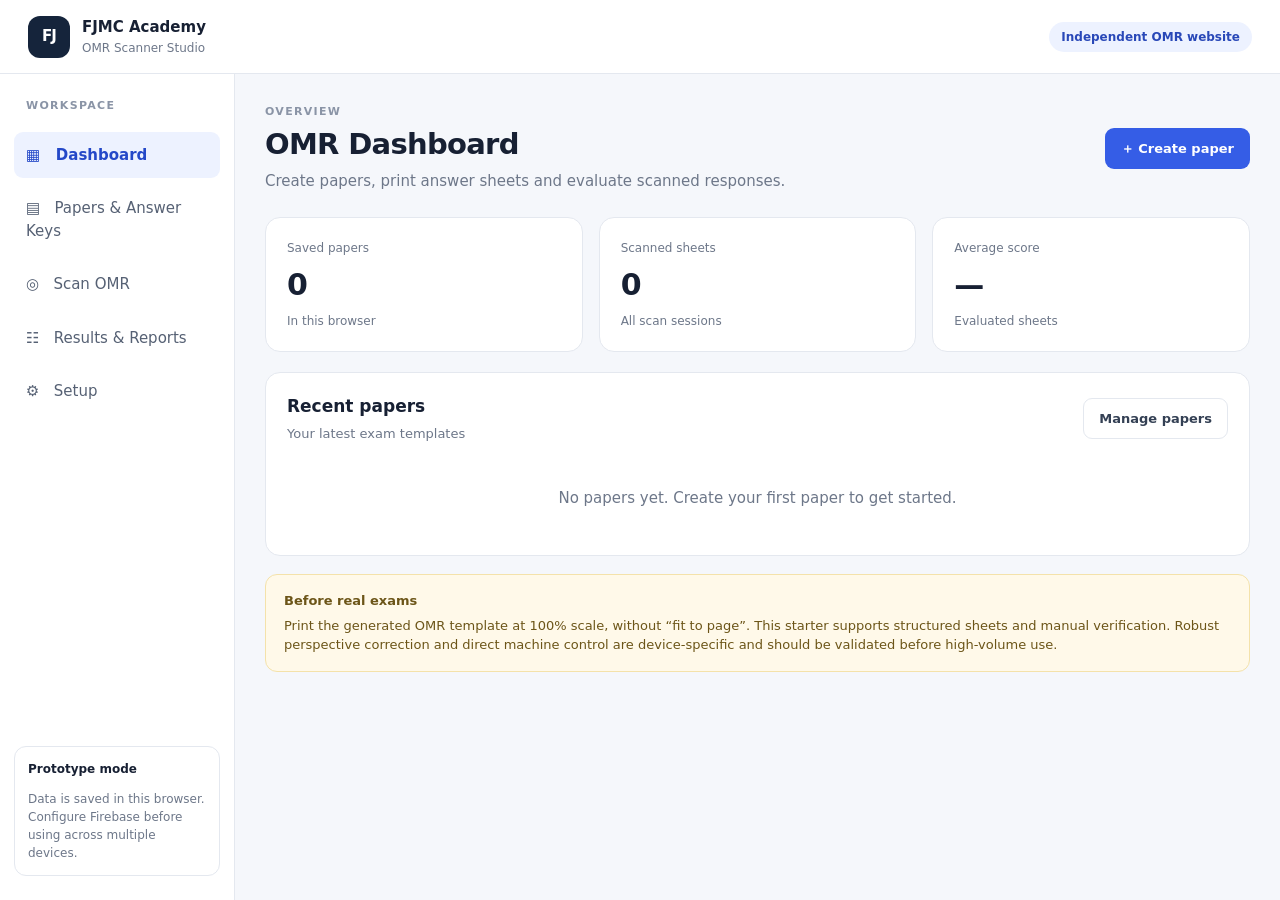
==== index.html @ 32cf9a0c "Add files via upload" ====
<!doctype html>
<html lang="en">
<head>
<meta charset="utf-8"><meta name="viewport" content="width=device-width,initial-scale=1">
<title>FJMC Academy | OMR Scanner</title>
<link rel="stylesheet" href="styles.css">
</head>
<body>
<header class="topbar">
  <div class="brand"><div class="brandmark">FJ</div><div><strong>FJMC Academy</strong><small>OMR Scanner Studio</small></div></div>
  <span class="pill">Independent OMR website</span>
</header>
<div class="shell">
<aside class="sidebar">
  <div class="side-label">WORKSPACE</div>
  <button class="nav active" data-view="dashboard">▦ &nbsp; Dashboard</button>
  <button class="nav" data-view="papers">▤ &nbsp; Papers & Answer Keys</button>
  <button class="nav" data-view="scan">◎ &nbsp; Scan OMR</button>
  <button class="nav" data-view="results">☷ &nbsp; Results & Reports</button>
  <button class="nav" data-view="settings">⚙ &nbsp; Setup</button>
  <div class="side-note"><strong>Prototype mode</strong><p>Data is saved in this browser. Configure Firebase before using across multiple devices.</p></div>
</aside>
<main class="main">
<section class="view active" id="view-dashboard">
  <div class="page-heading"><div><p class="eyebrow">OVERVIEW</p><h1>OMR Dashboard</h1><p class="muted">Create papers, print answer sheets and evaluate scanned responses.</p></div><button class="primary" data-goto="papers">＋ Create paper</button></div>
  <div class="stats"><article class="stat"><span>Saved papers</span><strong id="statPapers">0</strong><small>In this browser</small></article><article class="stat"><span>Scanned sheets</span><strong id="statSheets">0</strong><small>All scan sessions</small></article><article class="stat"><span>Average score</span><strong id="statAverage">—</strong><small>Evaluated sheets</small></article></div>
  <div class="panel"><div class="panel-head"><div><h2>Recent papers</h2><p class="muted">Your latest exam templates</p></div><button class="secondary" data-goto="papers">Manage papers</button></div><div id="recentPapers" class="empty">No papers yet. Create your first paper to get started.</div></div>
  <div class="notice"><strong>Before real exams</strong><p>Print the generated OMR template at 100% scale, without “fit to page”. This starter supports structured sheets and manual verification. Robust perspective correction and direct machine control are device-specific and should be validated before high-volume use.</p></div>
</section>
<section class="view" id="view-papers">
  <div class="page-heading"><div><p class="eyebrow">EXAM SETUP</p><h1>Papers & Answer Keys</h1><p class="muted">Create 25–200 question papers or import a PDF as a reference.</p></div></div>
  <div class="panel">
    <h2>Create a paper</h2>
    <form id="paperForm" class="form-grid">
      <label class="span2">Paper title<input id="paperTitle" required placeholder="e.g. CSIR NET Real Analysis Mock Test"></label>
      <label>Exam / course<input id="paperExam" placeholder="CSIR NET"></label>
      <label>Batch<input id="paperBatch" placeholder="Batch 1"></label>
      <label>Number of questions<select id="questionCount"><option>25</option><option>50</option><option>75</option><option selected>100</option><option>125</option><option>150</option><option>175</option><option>200</option></select></label>
      <label>Marks for correct answer<input id="positiveMarks" type="number" step="0.25" value="2" required></label>
      <label>Negative marks per wrong answer<input id="negativeMarks" type="number" step="0.25" value="0.5" min="0" required></label>
      <label class="span2">Upload question paper / solutions PDF (optional)<input id="paperPdf" type="file" accept="application/pdf"><small class="hint">The PDF is stored locally in this prototype. Text extraction/OCR is not automatically treated as a verified answer key.</small></label>
      <div class="span2"><button class="primary" type="submit">Create paper & set answer key</button></div>
    </form>
  </div>
  <div class="panel" id="answerEditor" hidden>
    <div class="panel-head"><div><h2 id="answerEditorTitle">Answer key</h2><p class="muted">Choose the correct option for each question. Unset answers are ignored until completed.</p></div><button id="saveKey" class="primary">Save answer key</button></div>
    <div id="answerGrid" class="answer-grid"></div>
    <div class="toolbar"><button id="printOmr" class="secondary">Print blank OMR sheet</button><button id="exportKey" class="secondary">Export answer key JSON</button></div>
  </div>
  <div class="panel"><div class="panel-head"><div><h2>Saved papers</h2><p class="muted">Select a paper to edit its answer key or print sheets.</p></div></div><div id="paperList" class="empty">No saved papers yet.</div></div>
</section>
<section class="view" id="view-scan">
  <div class="page-heading"><div><p class="eyebrow">RESPONSE CAPTURE</p><h1>Scan OMR sheets</h1><p class="muted">Use phone camera, upload a photo, or import exported files from a compatible OMR scanner.</p></div></div>
  <div class="panel">
    <form id="scanForm" class="form-grid">
      <label class="span2">Choose exam paper<select id="scanPaper" required><option value="">Create a paper first</option></select></label>
      <label>Student ID / roll number<input id="studentId" required placeholder="e.g. FJMC-001"></label>
      <label>Student name (optional)<input id="studentName" placeholder="Student name"></label>
      <label class="span2">Upload sheet image or scanner-exported image<input id="omrImage" type="file" accept="image/*" capture="environment"></label>
      <label class="span2">Bulk scanner import (CSV with columns studentId,studentName,answers; answers like ABCD... or comma-separated)<input id="bulkFile" type="file" accept=".csv,text/csv"></label>
      <div class="span2"><button class="primary" type="submit">Open answer review</button></div>
    </form>
    <div id="imageReview" class="image-review" hidden><img id="previewImage" alt="Uploaded OMR sheet preview"><div><strong>Image loaded</strong><p class="muted">For this starter, confirm the detected answers in the review grid below. The image is not automatically graded from arbitrary camera angles.</p></div></div>
  </div>
  <div class="panel" id="responseEditor" hidden>
    <div class="panel-head"><div><h2>Review student answers</h2><p class="muted">Verify every response before saving the result.</p></div><button id="saveResponse" class="primary">Evaluate & save result</button></div>
    <div id="responseGrid" class="answer-grid"></div>
  </div>
  <div class="panel"><h2>Machine compatibility</h2><p class="muted">This web app can import scanner-exported images and CSV response files. Direct USB/serial control and proprietary scanner formats require the exact manufacturer/model, driver and output specification.</p></div>
</section>
<section class="view" id="view-results">
  <div class="page-heading"><div><p class="eyebrow">PERFORMANCE</p><h1>Results & Reports</h1><p class="muted">Review scores, export CSV, and print reports.</p></div><button class="secondary" id="exportResults">Export results CSV</button></div>
  <div class="panel"><div id="resultsTable" class="empty">No evaluated sheets yet.</div></div>
</section>
<section class="view" id="view-settings">
  <div class="page-heading"><div><p class="eyebrow">CONFIGURATION</p><h1>Setup & deployment</h1></div></div>
  <div class="panel"><h2>Firebase configuration (optional for prototype)</h2><p class="muted">This downloadable starter stores data in browser localStorage. To share papers/results between admins and devices, create a Firebase project, enable Authentication, Firestore and Storage, then connect a backend-enabled version with security rules.</p><p><strong>Never place service-account private keys in frontend JavaScript.</strong></p><div class="notice"><strong>Privacy note</strong><p>Do not upload real student records to a shared or public device while using local prototype storage. Use authenticated access and restrictive Firestore/Storage rules before production.</p></div></div>
  <div class="panel"><h2>Export / backup</h2><p class="muted">Download all paper and result metadata stored in this browser.</p><button class="primary" id="backupAll">Download full JSON backup</button> <button class="danger" id="clearData">Clear local prototype data</button></div>
</section>
</main>
</div>
<div id="toast" role="status"></div>
<script src="app.js"></script>
</body></html>
---- styles.css ----
:root{--navy:#15243b;--blue:#355de6;--ink:#172033;--muted:#6d7789;--line:#e4e8ef;--bg:#f5f7fb;--white:#fff;--green:#087f5b;--red:#b42318}*{box-sizing:border-box}body{margin:0;background:var(--bg);color:var(--ink);font:15px/1.5 Inter,system-ui,-apple-system,Segoe UI,sans-serif}.topbar{height:74px;background:#fff;border-bottom:1px solid var(--line);display:flex;align-items:center;justify-content:space-between;padding:0 28px;position:sticky;top:0;z-index:5}.brand{display:flex;align-items:center;gap:12px}.brandmark{background:var(--navy);color:#fff;font-weight:800;border-radius:12px;width:42px;height:42px;display:grid;place-items:center;letter-spacing:-1px}.brand strong,.brand small{display:block}.brand small{color:var(--muted);font-size:12px}.pill{background:#edf2ff;color:#2948b8;border-radius:30px;padding:6px 12px;font-size:12px;font-weight:650}.shell{display:grid;grid-template-columns:235px 1fr;min-height:calc(100vh - 74px)}.sidebar{background:#fff;border-right:1px solid var(--line);padding:24px 14px;display:flex;flex-direction:column;gap:7px}.side-label,.eyebrow{font-size:11px;font-weight:800;letter-spacing:1.3px;color:#8a94a6}.side-label{padding:0 12px 10px}.nav{border:0;background:transparent;text-align:left;color:#566174;padding:12px;border-radius:9px;font:inherit;cursor:pointer}.nav:hover,.nav.active{background:#edf2ff;color:#2448c8;font-weight:700}.side-note{margin-top:auto;border:1px solid var(--line);border-radius:12px;padding:13px;font-size:12px;color:var(--muted)}.side-note strong{color:var(--ink)}.side-note p{margin-bottom:0}.main{padding:30px;max-width:1400px;width:100%;margin:0 auto}.view{display:none}.view.active{display:block}.page-heading{display:flex;align-items:center;justify-content:space-between;gap:18px;margin-bottom:24px}.page-heading h1{margin:2px 0 4px;font-size:29px;letter-spacing:-.7px}.page-heading p{margin:0}.muted{color:var(--muted)}.primary,.secondary,.danger{border:1px solid transparent;border-radius:9px;padding:10px 15px;font:inherit;font-size:13px;font-weight:750;cursor:pointer}.primary{background:var(--blue);color:white}.primary:hover{background:#2448c8}.secondary{background:white;border-color:var(--line);color:#344054}.danger{background:#fff1f0;color:var(--red);border-color:#ffd7d3}.stats{display:grid;grid-template-columns:repeat(3,minmax(0,1fr));gap:16px;margin-bottom:20px}.stat,.panel{background:white;border:1px solid var(--line);border-radius:15px;padding:21px}.stat span,.stat small{display:block;color:var(--muted);font-size:12px}.stat strong{display:block;font-size:30px;margin:5px 0;font-weight:800;letter-spacing:-1px}.panel{margin-bottom:18px}.panel h2{font-size:17px;margin:0 0 5px}.panel-head{display:flex;align-items:center;justify-content:space-between;gap:16px;margin-bottom:18px}.panel-head p{margin:0;font-size:13px}.empty{padding:25px 8px;color:var(--muted);text-align:center}.notice{background:#fff9e9;border:1px solid #f4e2aa;border-radius:12px;padding:16px 18px;margin:18px 0;color:#6c5518;font-size:13px}.notice p{margin:5px 0 0}.form-grid{display:grid;grid-template-columns:repeat(2,minmax(0,1fr));gap:16px;margin-top:18px}.form-grid label{display:flex;flex-direction:column;gap:6px;font-weight:650;font-size:13px}.form-grid input,.form-grid select{width:100%;padding:11px 12px;border:1px solid #d5dbe5;border-radius:8px;background:#fff;color:var(--ink);font:inherit;font-weight:400;min-width:0}.form-grid input:focus,.form-grid select:focus{outline:2px solid #c9d5ff;border-color:var(--blue)}.span2{grid-column:span 2}.hint{font-weight:400;color:var(--muted);font-size:12px}.answer-grid{display:grid;grid-template-columns:repeat(5,minmax(0,1fr));gap:8px}.answer-item{border:1px solid var(--line);border-radius:9px;padding:9px}.answer-item strong{display:block;font-size:12px;margin-bottom:6px}.options{display:flex;gap:7px;flex-wrap:wrap}.options label{font-size:12px;display:flex;gap:3px;align-items:center;cursor:pointer}.options input{accent-color:var(--blue)}.toolbar{display:flex;gap:10px;margin-top:20px;flex-wrap:wrap}.paper-row,.result-row{display:grid;grid-template-columns:1fr auto;align-items:center;gap:12px;border-top:1px solid var(--line);padding:14px 0}.paper-row:first-child,.result-row:first-child{border-top:0}.paper-row strong,.paper-row small{display:block}.paper-row small{color:var(--muted)}.row-actions{display:flex;gap:7px;flex-wrap:wrap}.row-actions button{padding:7px 10px;font-size:12px}.image-review{display:flex;align-items:center;gap:18px;margin-top:18px;padding:14px;border:1px solid var(--line);border-radius:12px}.image-review img{width:110px;max-height:150px;object-fit:contain;background:#f2f4f7;border-radius:8px}.image-review p{font-size:13px;margin:4px 0}.table-wrap{overflow-x:auto}table{border-collapse:collapse;width:100%;font-size:13px}th,td{text-align:left;border-bottom:1px solid var(--line);padding:11px 9px;white-space:nowrap}th{color:var(--muted);font-weight:700;background:#fafbfc}#toast{position:fixed;bottom:22px;left:50%;transform:translateX(-50%);background:#172033;color:#fff;padding:11px 18px;border-radius:10px;box-shadow:0 8px 30px #0002;display:none;z-index:20}.print-sheet{display:none}@media(max-width:850px){.shell{grid-template-columns:1fr}.sidebar{position:static;display:grid;grid-template-columns:repeat(3,1fr);padding:10px;gap:5px;border-right:0;border-bottom:1px solid var(--line)}.side-label,.side-note{display:none}.nav{text-align:center;padding:9px 4px;font-size:12px}.main{padding:18px}.stats{grid-template-columns:1fr}.answer-grid{grid-template-columns:repeat(3,minmax(0,1fr))}.topbar{padding:0 16px}.page-heading{align-items:flex-start;flex-direction:column}.page-heading h1{font-size:25px}}@media(max-width:480px){.answer-grid{grid-template-columns:repeat(2,minmax(0,1fr))}.form-grid{grid-template-columns:1fr}.span2{grid-column:span 1}.pill{display:none}.panel{padding:15px}.panel-head{align-items:flex-start;flex-direction:column}}
@media print{body{background:#fff}.topbar,.sidebar,.main,.no-print{display:none!important}.print-sheet{display:block!important}.omr-print{font-family:Arial,sans-serif;color:#000;padding:8mm}.omr-head{text-align:center;border-bottom:2px solid #000;padding-bottom:8px}.omr-head h1{font-size:18px;margin:0}.omr-head p{margin:4px;font-size:10px}.omr-meta{display:flex;justify-content:space-between;margin:12px 0;font-size:11px}.omr-columns{display:grid;grid-template-columns:repeat(4,1fr);gap:8px}.omr-q{display:flex;align-items:center;gap:4px;font-size:9px;margin:0 0 6px;break-inside:avoid}.bubble{width:13px;height:13px;border:1px solid #000;border-radius:50%;display:inline-block;margin-left:2px}.corner{position:absolute;width:12px;height:12px;background:#000}.corner.tl{top:8mm;left:8mm}.corner.tr{top:8mm;right:8mm}.corner.bl{bottom:8mm;left:8mm}.corner.br{bottom:8mm;right:8mm}}
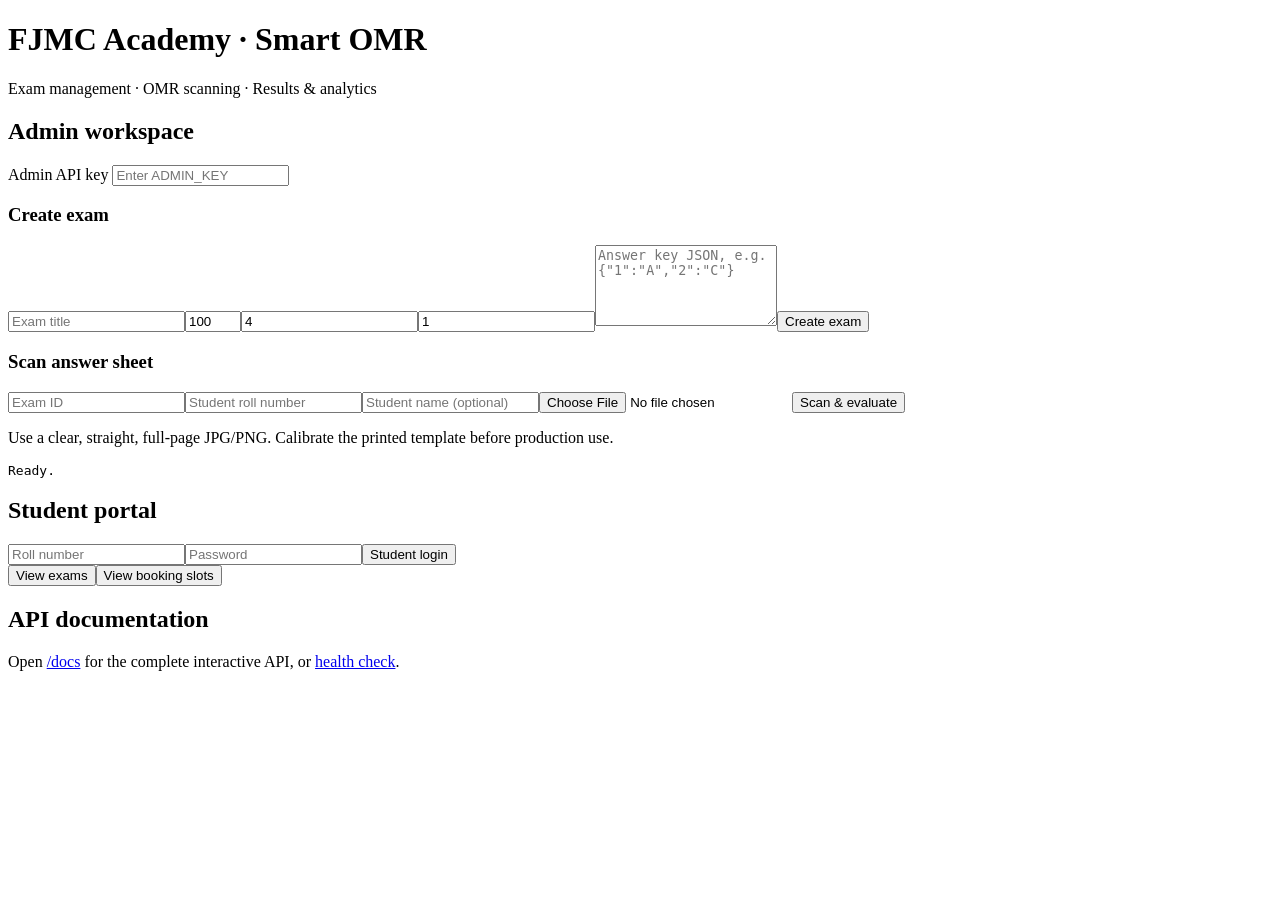
==== commit 9c58210f: "Add files via upload" ====
--- a/index.html
+++ b/index.html
@@ -1,84 +1,7 @@
-<!doctype html>
-<html lang="en">
-<head>
-<meta charset="utf-8"><meta name="viewport" content="width=device-width,initial-scale=1">
-<title>FJMC Academy | OMR Scanner</title>
-<link rel="stylesheet" href="styles.css">
-</head>
-<body>
-<header class="topbar">
-  <div class="brand"><div class="brandmark">FJ</div><div><strong>FJMC Academy</strong><small>OMR Scanner Studio</small></div></div>
-  <span class="pill">Independent OMR website</span>
-</header>
-<div class="shell">
-<aside class="sidebar">
-  <div class="side-label">WORKSPACE</div>
-  <button class="nav active" data-view="dashboard">▦ &nbsp; Dashboard</button>
-  <button class="nav" data-view="papers">▤ &nbsp; Papers & Answer Keys</button>
-  <button class="nav" data-view="scan">◎ &nbsp; Scan OMR</button>
-  <button class="nav" data-view="results">☷ &nbsp; Results & Reports</button>
-  <button class="nav" data-view="settings">⚙ &nbsp; Setup</button>
-  <div class="side-note"><strong>Prototype mode</strong><p>Data is saved in this browser. Configure Firebase before using across multiple devices.</p></div>
-</aside>
-<main class="main">
-<section class="view active" id="view-dashboard">
-  <div class="page-heading"><div><p class="eyebrow">OVERVIEW</p><h1>OMR Dashboard</h1><p class="muted">Create papers, print answer sheets and evaluate scanned responses.</p></div><button class="primary" data-goto="papers">＋ Create paper</button></div>
-  <div class="stats"><article class="stat"><span>Saved papers</span><strong id="statPapers">0</strong><small>In this browser</small></article><article class="stat"><span>Scanned sheets</span><strong id="statSheets">0</strong><small>All scan sessions</small></article><article class="stat"><span>Average score</span><strong id="statAverage">—</strong><small>Evaluated sheets</small></article></div>
-  <div class="panel"><div class="panel-head"><div><h2>Recent papers</h2><p class="muted">Your latest exam templates</p></div><button class="secondary" data-goto="papers">Manage papers</button></div><div id="recentPapers" class="empty">No papers yet. Create your first paper to get started.</div></div>
-  <div class="notice"><strong>Before real exams</strong><p>Print the generated OMR template at 100% scale, without “fit to page”. This starter supports structured sheets and manual verification. Robust perspective correction and direct machine control are device-specific and should be validated before high-volume use.</p></div>
-</section>
-<section class="view" id="view-papers">
-  <div class="page-heading"><div><p class="eyebrow">EXAM SETUP</p><h1>Papers & Answer Keys</h1><p class="muted">Create 25–200 question papers or import a PDF as a reference.</p></div></div>
-  <div class="panel">
-    <h2>Create a paper</h2>
-    <form id="paperForm" class="form-grid">
-      <label class="span2">Paper title<input id="paperTitle" required placeholder="e.g. CSIR NET Real Analysis Mock Test"></label>
-      <label>Exam / course<input id="paperExam" placeholder="CSIR NET"></label>
-      <label>Batch<input id="paperBatch" placeholder="Batch 1"></label>
-      <label>Number of questions<select id="questionCount"><option>25</option><option>50</option><option>75</option><option selected>100</option><option>125</option><option>150</option><option>175</option><option>200</option></select></label>
-      <label>Marks for correct answer<input id="positiveMarks" type="number" step="0.25" value="2" required></label>
-      <label>Negative marks per wrong answer<input id="negativeMarks" type="number" step="0.25" value="0.5" min="0" required></label>
-      <label class="span2">Upload question paper / solutions PDF (optional)<input id="paperPdf" type="file" accept="application/pdf"><small class="hint">The PDF is stored locally in this prototype. Text extraction/OCR is not automatically treated as a verified answer key.</small></label>
-      <div class="span2"><button class="primary" type="submit">Create paper & set answer key</button></div>
-    </form>
-  </div>
-  <div class="panel" id="answerEditor" hidden>
-    <div class="panel-head"><div><h2 id="answerEditorTitle">Answer key</h2><p class="muted">Choose the correct option for each question. Unset answers are ignored until completed.</p></div><button id="saveKey" class="primary">Save answer key</button></div>
-    <div id="answerGrid" class="answer-grid"></div>
-    <div class="toolbar"><button id="printOmr" class="secondary">Print blank OMR sheet</button><button id="exportKey" class="secondary">Export answer key JSON</button></div>
-  </div>
-  <div class="panel"><div class="panel-head"><div><h2>Saved papers</h2><p class="muted">Select a paper to edit its answer key or print sheets.</p></div></div><div id="paperList" class="empty">No saved papers yet.</div></div>
-</section>
-<section class="view" id="view-scan">
-  <div class="page-heading"><div><p class="eyebrow">RESPONSE CAPTURE</p><h1>Scan OMR sheets</h1><p class="muted">Use phone camera, upload a photo, or import exported files from a compatible OMR scanner.</p></div></div>
-  <div class="panel">
-    <form id="scanForm" class="form-grid">
-      <label class="span2">Choose exam paper<select id="scanPaper" required><option value="">Create a paper first</option></select></label>
-      <label>Student ID / roll number<input id="studentId" required placeholder="e.g. FJMC-001"></label>
-      <label>Student name (optional)<input id="studentName" placeholder="Student name"></label>
-      <label class="span2">Upload sheet image or scanner-exported image<input id="omrImage" type="file" accept="image/*" capture="environment"></label>
-      <label class="span2">Bulk scanner import (CSV with columns studentId,studentName,answers; answers like ABCD... or comma-separated)<input id="bulkFile" type="file" accept=".csv,text/csv"></label>
-      <div class="span2"><button class="primary" type="submit">Open answer review</button></div>
-    </form>
-    <div id="imageReview" class="image-review" hidden><img id="previewImage" alt="Uploaded OMR sheet preview"><div><strong>Image loaded</strong><p class="muted">For this starter, confirm the detected answers in the review grid below. The image is not automatically graded from arbitrary camera angles.</p></div></div>
-  </div>
-  <div class="panel" id="responseEditor" hidden>
-    <div class="panel-head"><div><h2>Review student answers</h2><p class="muted">Verify every response before saving the result.</p></div><button id="saveResponse" class="primary">Evaluate & save result</button></div>
-    <div id="responseGrid" class="answer-grid"></div>
-  </div>
-  <div class="panel"><h2>Machine compatibility</h2><p class="muted">This web app can import scanner-exported images and CSV response files. Direct USB/serial control and proprietary scanner formats require the exact manufacturer/model, driver and output specification.</p></div>
-</section>
-<section class="view" id="view-results">
-  <div class="page-heading"><div><p class="eyebrow">PERFORMANCE</p><h1>Results & Reports</h1><p class="muted">Review scores, export CSV, and print reports.</p></div><button class="secondary" id="exportResults">Export results CSV</button></div>
-  <div class="panel"><div id="resultsTable" class="empty">No evaluated sheets yet.</div></div>
-</section>
-<section class="view" id="view-settings">
-  <div class="page-heading"><div><p class="eyebrow">CONFIGURATION</p><h1>Setup & deployment</h1></div></div>
-  <div class="panel"><h2>Firebase configuration (optional for prototype)</h2><p class="muted">This downloadable starter stores data in browser localStorage. To share papers/results between admins and devices, create a Firebase project, enable Authentication, Firestore and Storage, then connect a backend-enabled version with security rules.</p><p><strong>Never place service-account private keys in frontend JavaScript.</strong></p><div class="notice"><strong>Privacy note</strong><p>Do not upload real student records to a shared or public device while using local prototype storage. Use authenticated access and restrictive Firestore/Storage rules before production.</p></div></div>
-  <div class="panel"><h2>Export / backup</h2><p class="muted">Download all paper and result metadata stored in this browser.</p><button class="primary" id="backupAll">Download full JSON backup</button> <button class="danger" id="clearData">Clear local prototype data</button></div>
-</section>
-</main>
-</div>
-<div id="toast" role="status"></div>
-<script src="app.js"></script>
-</body></html>+<!doctype html><html lang="en"><head><meta charset="utf-8"><meta name="viewport" content="width=device-width,initial-scale=1"><title>FJMC Smart OMR</title><link rel="stylesheet" href="/static/style.css"></head>
+<body><header><h1>FJMC Academy · Smart OMR</h1><p>Exam management · OMR scanning · Results & analytics</p></header>
+<main><section class="panel"><h2>Admin workspace</h2><label>Admin API key <input id="adminKey" type="password" placeholder="Enter ADMIN_KEY"></label>
+<div class="grid"><div><h3>Create exam</h3><input id="examTitle" placeholder="Exam title"><input id="qCount" type="number" min="1" max="200" value="100"><input id="positive" type="number" value="4" step=".25"><input id="negative" type="number" value="1" step=".25"><textarea id="answerKey" rows="5" placeholder='Answer key JSON, e.g. {"1":"A","2":"C"}'></textarea><button onclick="createExam()">Create exam</button></div>
+<div><h3>Scan answer sheet</h3><input id="examId" type="number" placeholder="Exam ID"><input id="roll" placeholder="Student roll number"><input id="studentName" placeholder="Student name (optional)"><input id="sheet" type="file" accept="image/*" capture="environment"><button onclick="scanSheet()">Scan & evaluate</button><p class="hint">Use a clear, straight, full-page JPG/PNG. Calibrate the printed template before production use.</p></div></div><pre id="output">Ready.</pre></section>
+<section class="panel"><h2>Student portal</h2><div class="grid"><div><input id="studentRoll" placeholder="Roll number"><input id="studentPass" type="password" placeholder="Password"><button onclick="studentLogin()">Student login</button></div><div><button onclick="loadExams()">View exams</button><button onclick="loadSlots()">View booking slots</button></div></div><pre id="studentOutput"></pre></section>
+<section class="panel"><h2>API documentation</h2><p>Open <a href="/docs">/docs</a> for the complete interactive API, or <a href="/api/health">health check</a>.</p></section></main><script src="/static/app.js"></script></body></html>
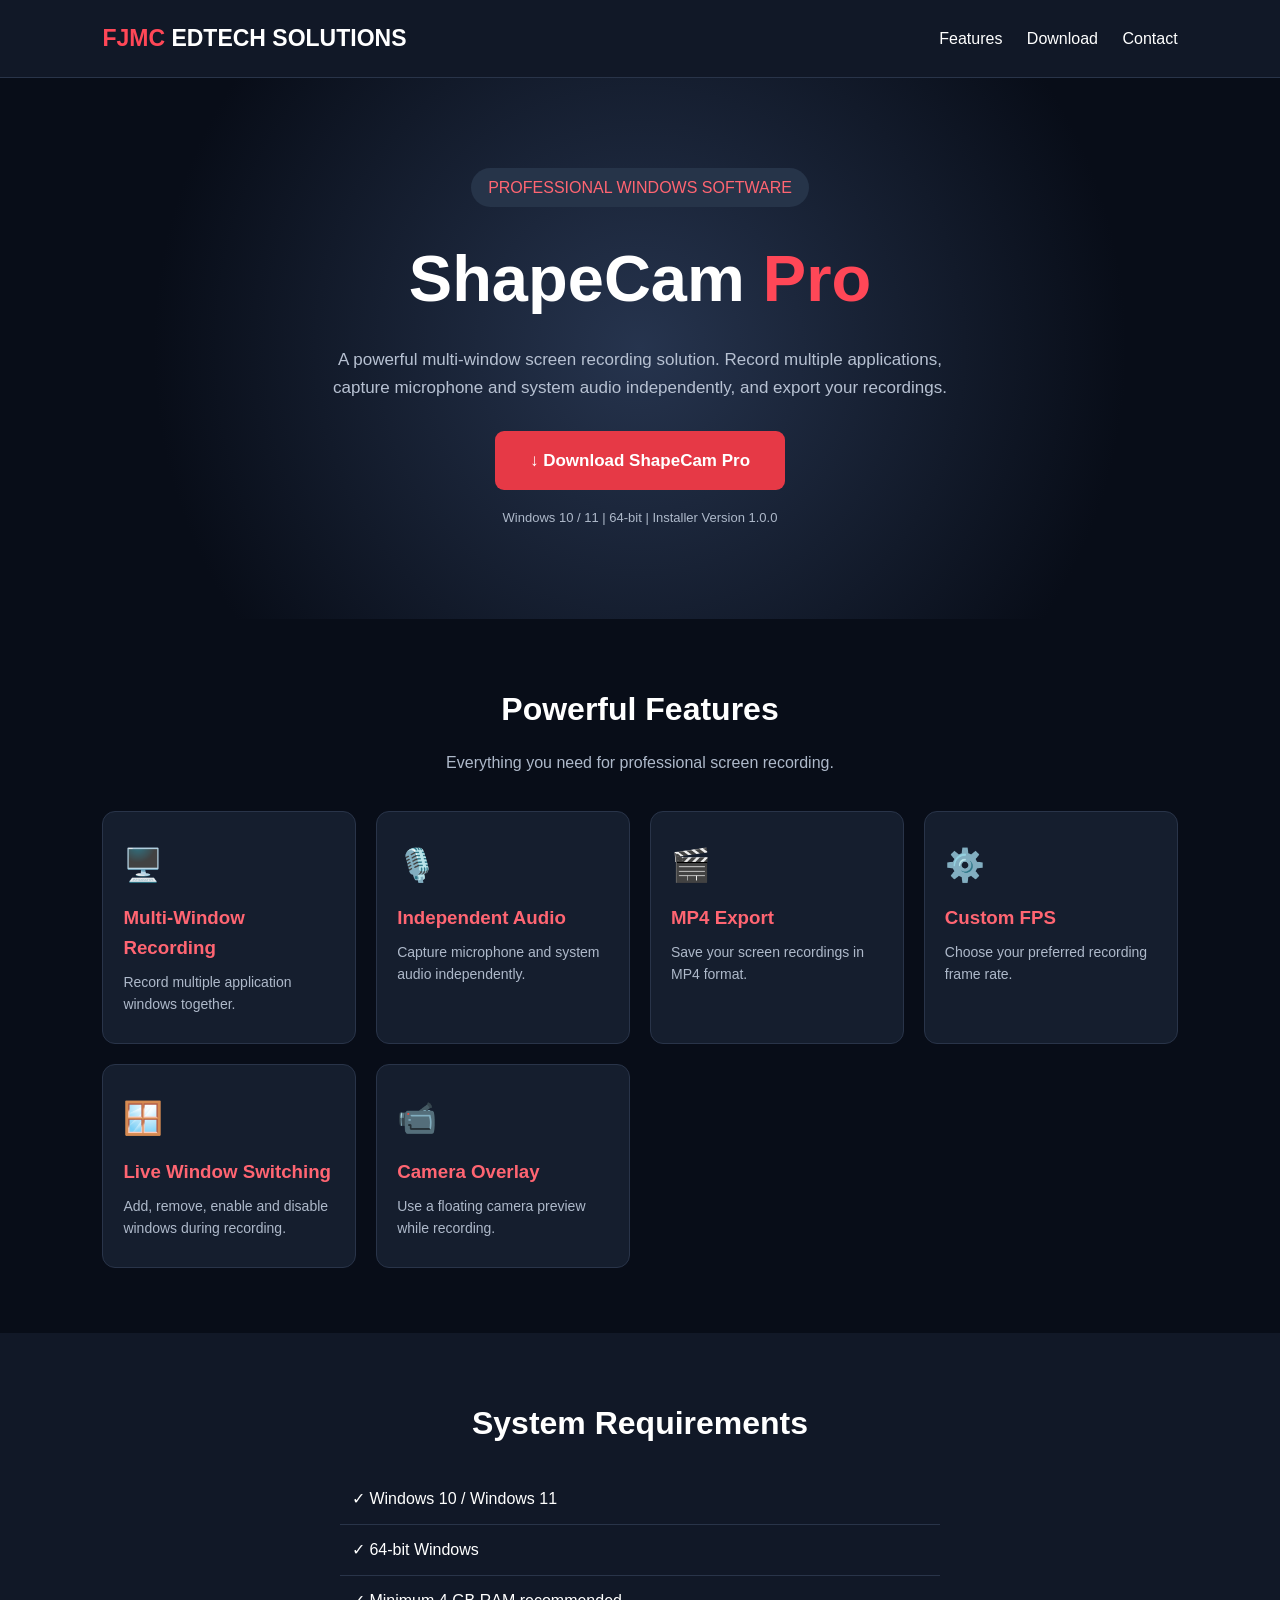
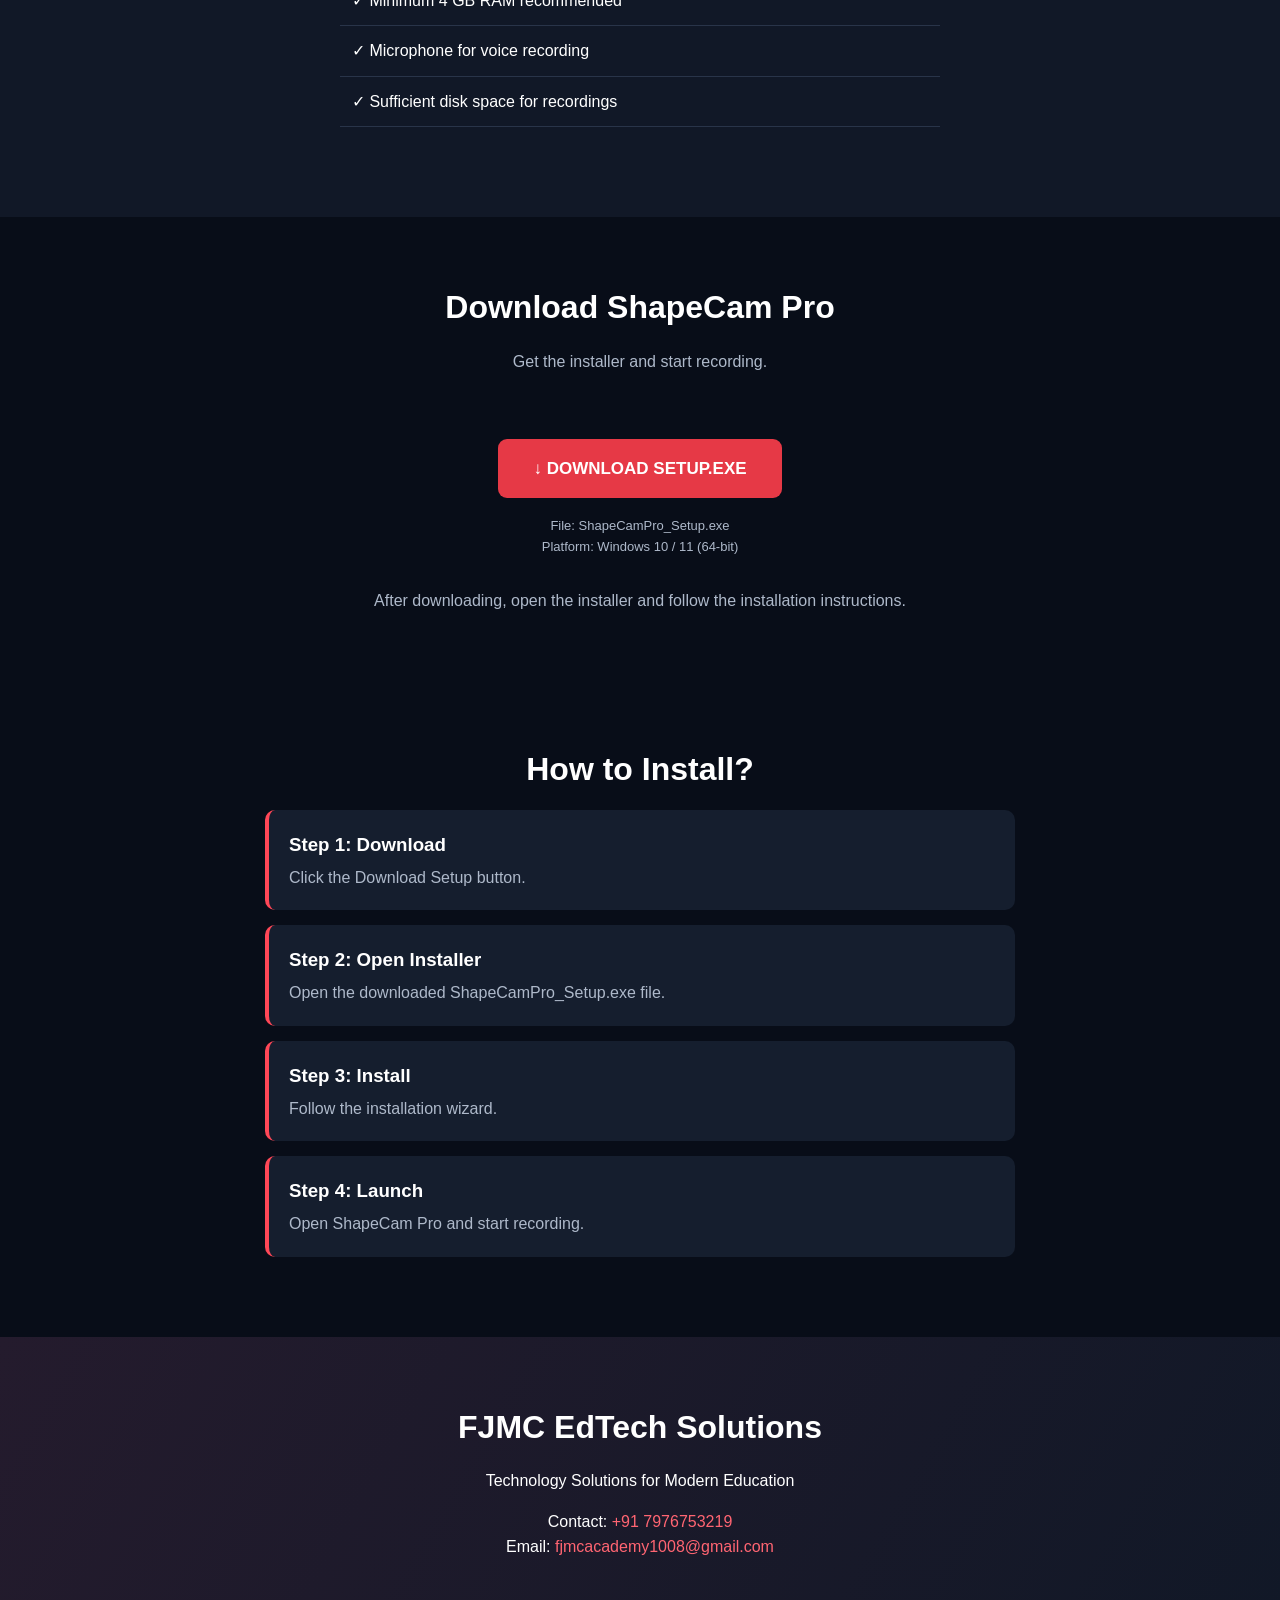
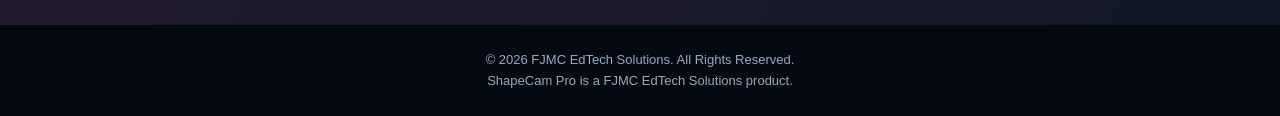
==== commit 2bef742b: "Create index.html" ====
--- a/index.html
+++ b/index.html
@@ -1,7 +1,419 @@
-<!doctype html><html lang="en"><head><meta charset="utf-8"><meta name="viewport" content="width=device-width,initial-scale=1"><title>FJMC Smart OMR</title><link rel="stylesheet" href="/static/style.css"></head>
-<body><header><h1>FJMC Academy · Smart OMR</h1><p>Exam management · OMR scanning · Results & analytics</p></header>
-<main><section class="panel"><h2>Admin workspace</h2><label>Admin API key <input id="adminKey" type="password" placeholder="Enter ADMIN_KEY"></label>
-<div class="grid"><div><h3>Create exam</h3><input id="examTitle" placeholder="Exam title"><input id="qCount" type="number" min="1" max="200" value="100"><input id="positive" type="number" value="4" step=".25"><input id="negative" type="number" value="1" step=".25"><textarea id="answerKey" rows="5" placeholder='Answer key JSON, e.g. {"1":"A","2":"C"}'></textarea><button onclick="createExam()">Create exam</button></div>
-<div><h3>Scan answer sheet</h3><input id="examId" type="number" placeholder="Exam ID"><input id="roll" placeholder="Student roll number"><input id="studentName" placeholder="Student name (optional)"><input id="sheet" type="file" accept="image/*" capture="environment"><button onclick="scanSheet()">Scan & evaluate</button><p class="hint">Use a clear, straight, full-page JPG/PNG. Calibrate the printed template before production use.</p></div></div><pre id="output">Ready.</pre></section>
-<section class="panel"><h2>Student portal</h2><div class="grid"><div><input id="studentRoll" placeholder="Roll number"><input id="studentPass" type="password" placeholder="Password"><button onclick="studentLogin()">Student login</button></div><div><button onclick="loadExams()">View exams</button><button onclick="loadSlots()">View booking slots</button></div></div><pre id="studentOutput"></pre></section>
-<section class="panel"><h2>API documentation</h2><p>Open <a href="/docs">/docs</a> for the complete interactive API, or <a href="/api/health">health check</a>.</p></section></main><script src="/static/app.js"></script></body></html>
+<!DOCTYPE html>
+<html lang="en">
+<head>
+<meta charset="UTF-8">
+<meta name="viewport" content="width=device-width, initial-scale=1.0">
+
+<title>ShapeCam Pro | FJMC EdTech Solutions</title>
+
+<style>
+* {
+    margin: 0;
+    padding: 0;
+    box-sizing: border-box;
+}
+
+body {
+    font-family: Arial, sans-serif;
+    background: #080d18;
+    color: white;
+    line-height: 1.6;
+}
+
+header {
+    padding: 20px 8%;
+    display: flex;
+    justify-content: space-between;
+    align-items: center;
+    background: #111827;
+    border-bottom: 1px solid #293449;
+}
+
+.logo {
+    font-size: 23px;
+    font-weight: bold;
+    color: #ff4757;
+}
+
+.logo span {
+    color: white;
+}
+
+nav a {
+    color: white;
+    text-decoration: none;
+    margin-left: 20px;
+}
+
+.hero {
+    text-align: center;
+    padding: 90px 20px;
+    background: radial-gradient(circle, #26344e, #080d18 70%);
+}
+
+.tag {
+    display: inline-block;
+    background: #263449;
+    padding: 7px 17px;
+    border-radius: 30px;
+    color: #ff6572;
+    margin-bottom: 20px;
+}
+
+.hero h1 {
+    font-size: clamp(38px, 7vw, 65px);
+    margin-bottom: 15px;
+}
+
+.hero h1 span {
+    color: #ff4757;
+}
+
+.hero p {
+    color: #b7c1d2;
+    max-width: 650px;
+    margin: auto;
+    font-size: 17px;
+}
+
+.download-btn {
+    display: inline-block;
+    margin-top: 30px;
+    padding: 16px 35px;
+    background: #e63946;
+    color: white;
+    text-decoration: none;
+    border-radius: 9px;
+    font-size: 17px;
+    font-weight: bold;
+    transition: .3s;
+}
+
+.download-btn:hover {
+    background: #ff5362;
+    transform: translateY(-3px);
+}
+
+.details {
+    margin-top: 18px;
+    font-size: 13px;
+    color: #aeb9ca;
+}
+
+.section {
+    padding: 65px 8%;
+    text-align: center;
+}
+
+.section h2 {
+    font-size: 32px;
+    margin-bottom: 15px;
+}
+
+.section-desc {
+    color: #aeb9ca;
+    margin-bottom: 35px;
+}
+
+.features {
+    display: grid;
+    grid-template-columns: repeat(auto-fit, minmax(220px, 1fr));
+    gap: 20px;
+    max-width: 1100px;
+    margin: auto;
+}
+
+.feature {
+    background: #151e2e;
+    border: 1px solid #293449;
+    padding: 28px 20px;
+    border-radius: 13px;
+    text-align: left;
+    transition: .3s;
+}
+
+.feature:hover {
+    border-color: #ff4757;
+    transform: translateY(-5px);
+}
+
+.feature .icon {
+    font-size: 32px;
+    margin-bottom: 12px;
+}
+
+.feature h3 {
+    margin-bottom: 8px;
+    color: #ff6572;
+}
+
+.feature p {
+    color: #aeb9ca;
+    font-size: 14px;
+}
+
+.requirements {
+    background: #111827;
+}
+
+.requirements ul {
+    list-style: none;
+    max-width: 600px;
+    margin: 25px auto;
+    text-align: left;
+}
+
+.requirements li {
+    padding: 12px;
+    border-bottom: 1px solid #293449;
+}
+
+.guide {
+    max-width: 750px;
+    margin: auto;
+    text-align: left;
+}
+
+.step {
+    background: #151e2e;
+    padding: 20px;
+    border-radius: 10px;
+    margin-bottom: 15px;
+    border-left: 4px solid #ff4757;
+}
+
+.step h3 {
+    margin-bottom: 5px;
+}
+
+.step p {
+    color: #aeb9ca;
+}
+
+.contact {
+    background: linear-gradient(120deg, #241b2d, #111827);
+}
+
+.contact a {
+    color: #ff6572;
+    text-decoration: none;
+}
+
+footer {
+    text-align: center;
+    padding: 25px;
+    background: #050912;
+    color: #9ca8ba;
+    font-size: 13px;
+}
+
+@media(max-width:600px) {
+    header {
+        flex-direction: column;
+        gap: 12px;
+    }
+
+    nav a {
+        margin: 0 8px;
+        font-size: 13px;
+    }
+
+    .hero {
+        padding: 65px 18px;
+    }
+
+    .section {
+        padding: 45px 18px;
+    }
+}
+</style>
+</head>
+
+<body>
+
+<header>
+    <div class="logo">
+        FJMC <span>EDTECH SOLUTIONS</span>
+    </div>
+
+    <nav>
+        <a href="#features">Features</a>
+        <a href="#download">Download</a>
+        <a href="#contact">Contact</a>
+    </nav>
+</header>
+
+<section class="hero">
+
+    <div class="tag">PROFESSIONAL WINDOWS SOFTWARE</div>
+
+    <h1>ShapeCam <span>Pro</span></h1>
+
+    <p>
+        A powerful multi-window screen recording solution.
+        Record multiple applications, capture microphone and
+        system audio independently, and export your recordings.
+    </p>
+
+    <a href="#download" class="download-btn">
+        ↓ Download ShapeCam Pro
+    </a>
+
+    <div class="details">
+        Windows 10 / 11 | 64-bit | Installer Version 1.0.0
+    </div>
+
+</section>
+
+<section class="section" id="features">
+
+    <h2>Powerful Features</h2>
+
+    <p class="section-desc">
+        Everything you need for professional screen recording.
+    </p>
+
+    <div class="features">
+
+        <div class="feature">
+            <div class="icon">🖥️</div>
+            <h3>Multi-Window Recording</h3>
+            <p>Record multiple application windows together.</p>
+        </div>
+
+        <div class="feature">
+            <div class="icon">🎙️</div>
+            <h3>Independent Audio</h3>
+            <p>Capture microphone and system audio independently.</p>
+        </div>
+
+        <div class="feature">
+            <div class="icon">🎬</div>
+            <h3>MP4 Export</h3>
+            <p>Save your screen recordings in MP4 format.</p>
+        </div>
+
+        <div class="feature">
+            <div class="icon">⚙️</div>
+            <h3>Custom FPS</h3>
+            <p>Choose your preferred recording frame rate.</p>
+        </div>
+
+        <div class="feature">
+            <div class="icon">🪟</div>
+            <h3>Live Window Switching</h3>
+            <p>Add, remove, enable and disable windows during recording.</p>
+        </div>
+
+        <div class="feature">
+            <div class="icon">📹</div>
+            <h3>Camera Overlay</h3>
+            <p>Use a floating camera preview while recording.</p>
+        </div>
+
+    </div>
+
+</section>
+
+<section class="section requirements">
+
+    <h2>System Requirements</h2>
+
+    <ul>
+        <li>✓ Windows 10 / Windows 11</li>
+        <li>✓ 64-bit Windows</li>
+        <li>✓ Minimum 4 GB RAM recommended</li>
+        <li>✓ Microphone for voice recording</li>
+        <li>✓ Sufficient disk space for recordings</li>
+    </ul>
+
+</section>
+
+<section class="section" id="download">
+
+    <h2>Download ShapeCam Pro</h2>
+
+    <p class="section-desc">
+        Get the installer and start recording.
+    </p>
+
+    <!-- REPLACE FILE_ID WITH YOUR GOOGLE DRIVE FILE ID -->
+
+    <a
+      class="download-btn"
+      href="https://drive.google.com/uc?export=download&id=YOUR_FILE_ID">
+      ↓ DOWNLOAD SETUP.EXE
+    </a>
+
+    <div class="details">
+        File: ShapeCamPro_Setup.exe<br>
+        Platform: Windows 10 / 11 (64-bit)
+    </div>
+
+    <p style="margin-top:30px;color:#aeb9ca;">
+        After downloading, open the installer and follow
+        the installation instructions.
+    </p>
+
+</section>
+
+<section class="section">
+
+    <h2>How to Install?</h2>
+
+    <div class="guide">
+
+        <div class="step">
+            <h3>Step 1: Download</h3>
+            <p>Click the Download Setup button.</p>
+        </div>
+
+        <div class="step">
+            <h3>Step 2: Open Installer</h3>
+            <p>Open the downloaded ShapeCamPro_Setup.exe file.</p>
+        </div>
+
+        <div class="step">
+            <h3>Step 3: Install</h3>
+            <p>Follow the installation wizard.</p>
+        </div>
+
+        <div class="step">
+            <h3>Step 4: Launch</h3>
+            <p>Open ShapeCam Pro and start recording.</p>
+        </div>
+
+    </div>
+
+</section>
+
+<section class="section contact" id="contact">
+
+    <h2>FJMC EdTech Solutions</h2>
+
+    <p>Technology Solutions for Modern Education</p>
+
+    <p style="margin-top:15px;">
+        Contact:
+        <a href="tel:+917976753219">
+            +91 7976753219
+        </a>
+    </p>
+
+    <p>
+        Email:
+        <a href="mailto:fjmcacademy1008@gmail.com">
+            fjmcacademy1008@gmail.com
+        </a>
+    </p>
+
+</section>
+
+<footer>
+    © 2026 FJMC EdTech Solutions.
+    All Rights Reserved.<br>
+    ShapeCam Pro is a FJMC EdTech Solutions product.
+</footer>
+
+</body>
+</html>
